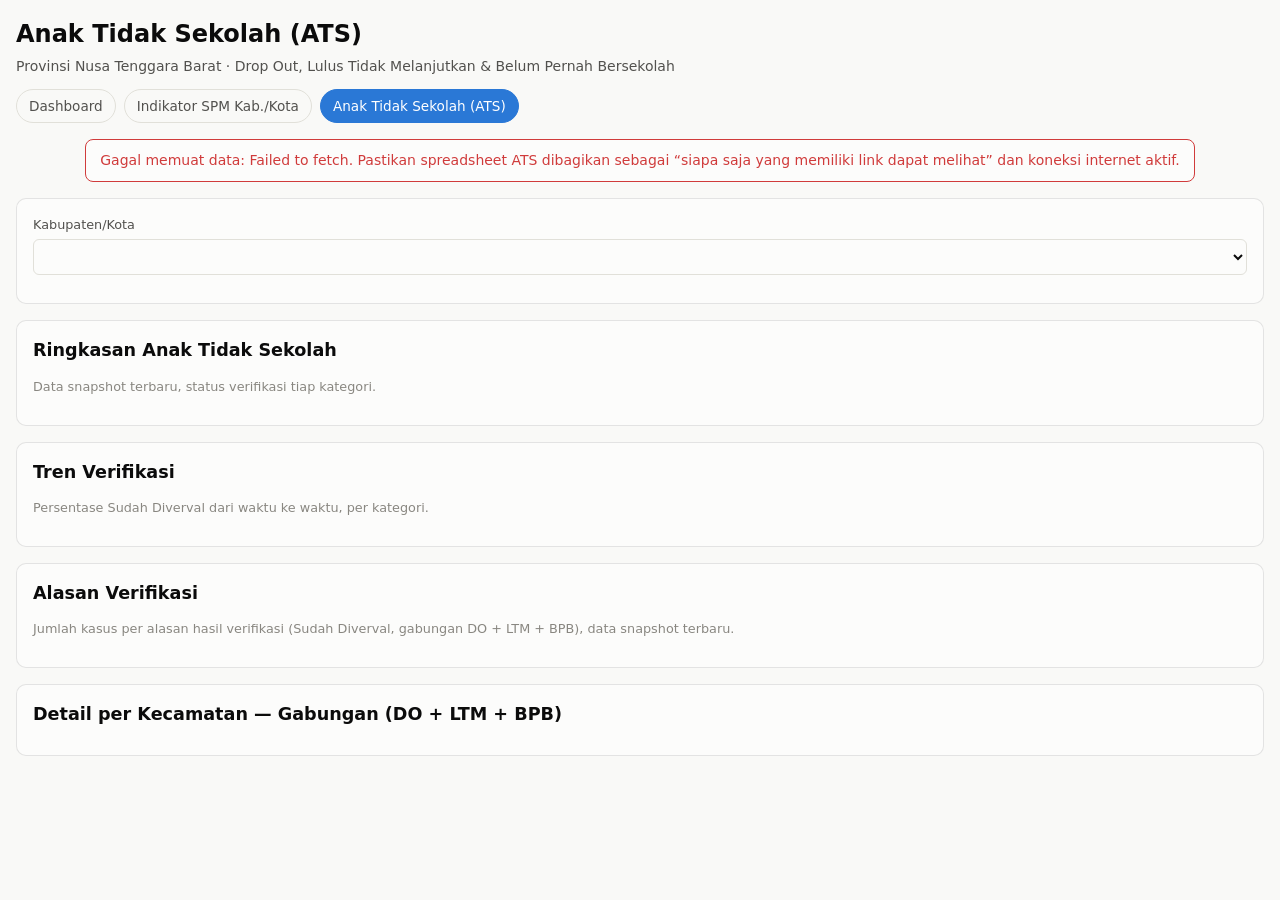
==== ats.html @ 3ecf4dbf "Sisipkan cuplikan data mentah ke pesan error ATS saat deteksi header gagal Dua perbaikan sebelumnya " ====
<!doctype html>
<html lang="id">
<head>
  <meta charset="utf-8" />
  <meta name="viewport" content="width=device-width, initial-scale=1, viewport-fit=cover" />
  <title>Anak Tidak Sekolah (ATS)</title>
  <link rel="stylesheet" href="css/style.css?v=58" />
</head>
<body>
  <header class="app-header">
    <h1>Anak Tidak Sekolah (ATS)</h1>
    <p class="subtitle">Provinsi Nusa Tenggara Barat &middot; Drop Out, Lulus Tidak Melanjutkan &amp; Belum Pernah Bersekolah</p>
    <nav class="app-nav">
      <a href="index.html" class="app-nav-link">Dashboard</a>
      <a href="spm.html" class="app-nav-link">Indikator SPM Kab./Kota</a>
      <a href="ats.html" class="app-nav-link active">Anak Tidak Sekolah (ATS)</a>
    </nav>
  </header>

  <main class="app-main">
    <div id="status-box" class="status-box" hidden></div>

    <section class="panel" aria-label="Filter kabupaten/kota">
      <div class="filter-bar">
        <div class="filters">
          <div class="filter-item">
            <label for="ats-kab-select">Kabupaten/Kota</label>
            <select id="ats-kab-select"></select>
          </div>
        </div>
      </div>
      <p id="ats-updated" class="muted small"></p>
    </section>

    <section class="panel" aria-label="Ringkasan ATS per kategori">
      <h2>Ringkasan Anak Tidak Sekolah</h2>
      <p class="muted small">Data snapshot terbaru, status verifikasi tiap kategori.</p>
      <div id="ats-summary" class="summary-grid"></div>
    </section>

    <section class="panel" aria-label="Tren verifikasi ATS">
      <h2>Tren Verifikasi</h2>
      <p class="muted small">Persentase Sudah Diverval dari waktu ke waktu, per kategori.</p>
      <div id="ats-trend" class="spm-group-grid"></div>
    </section>

    <section class="panel" aria-label="Alasan verifikasi ATS">
      <h2>Alasan Verifikasi</h2>
      <p class="muted small">Jumlah kasus per alasan hasil verifikasi (Sudah Diverval, gabungan DO + LTM + BPB), data snapshot terbaru.</p>
      <div id="ats-reason-chart" class="reason-bar-list"></div>
    </section>

    <section class="panel" aria-label="Detail per kecamatan">
      <h2>Detail per Kecamatan &mdash; Gabungan (DO + LTM + BPB)</h2>
      <div class="table-scroll">
        <table id="ats-table" hidden>
          <colgroup>
            <col style="width: 5%" />
            <col style="width: 16%" />
            <col style="width: 31%" />
            <col style="width: 12%" />
            <col style="width: 12%" />
            <col style="width: 12%" />
            <col style="width: 12%" />
          </colgroup>
          <thead>
            <tr>
              <th>No</th>
              <th class="col-truncate">Kabupaten/Kota</th>
              <th class="col-wrap">Kecamatan</th>
              <th class="col-indicator">Jumlah ATS</th>
              <th class="col-indicator">Sudah Diverval</th>
              <th class="col-indicator">Belum Diverval</th>
              <th class="col-indicator">% Terverval</th>
            </tr>
          </thead>
          <tbody id="ats-body"></tbody>
        </table>
      </div>
    </section>
  </main>

  <script src="js/config.js?v=58"></script>
  <script src="js/gviz.js?v=58"></script>
  <script src="js/shared.js?v=58"></script>
  <script src="js/cache.js?v=58"></script>
  <script src="js/ats.js?v=58"></script>
</body>
</html>
---- css/style.css ----
:root {
  color-scheme: light;
  --surface-1: #fcfcfb;
  --surface-2: #f9f9f7;
  --text-primary: #0b0b0b;
  --text-secondary: #52514e;
  --text-muted: #898781;
  --gridline: #e1e0d9;
  --border: rgba(11, 11, 11, 0.1);
  --accent: #2a78d6;
  --good: #0ca30c;
  --critical: #d03b3b;
  /* Palet kategorikal (urutan tetap, lihat skill dataviz) — dipakai utk
     membedakan beberapa indikator sekaligus dalam satu grafik garis. */
  --series-1: #2a78d6;
  --series-2: #eb6834;
  --series-3: #1baf7a;
  --series-4: #eda100;
  --series-5: #e87ba4;
  --series-6: #008300;
  --series-7: #6250d6;
  --series-8: #e34948;
}

@media (prefers-color-scheme: dark) {
  :root {
    color-scheme: dark;
    --surface-1: #1a1a19;
    --surface-2: #0d0d0d;
    --text-primary: #ffffff;
    --text-secondary: #c3c2b7;
    --text-muted: #898781;
    --gridline: #2c2c2a;
    --border: rgba(255, 255, 255, 0.1);
    --accent: #3987e5;
    --good: #0ca30c;
    --critical: #e66767;
    --series-1: #3987e5;
    --series-2: #d95926;
    --series-3: #199e70;
    --series-4: #c98500;
    --series-5: #d55181;
    --series-6: #008300;
    --series-7: #9085e9;
    --series-8: #e66767;
  }
}

* {
  box-sizing: border-box;
}

body {
  margin: 0;
  padding-block: 16px;
  padding-inline: 16px;
  background: var(--surface-2);
  color: var(--text-primary);
  font-family: system-ui, -apple-system, "Segoe UI", sans-serif;
  font-size: 14px;
  line-height: 1.5;
}

.app-header {
  max-width: 1400px;
  margin: 0 auto 16px;
}
.app-header h1 {
  margin: 0 0 4px;
  font-size: 1.5rem;
}
.subtitle {
  margin: 0;
  color: var(--text-secondary);
}
.app-nav {
  display: flex;
  gap: 8px;
  margin-top: 12px;
  flex-wrap: wrap;
}
.app-nav-link {
  padding: 6px 12px;
  border-radius: 999px;
  border: 1px solid var(--gridline);
  color: var(--text-secondary);
  text-decoration: none;
  font-size: 0.85rem;
}
.app-nav-link:hover {
  background: var(--surface-1);
}
.app-nav-link.active {
  background: var(--accent);
  border-color: var(--accent);
  color: #ffffff;
}

.app-main {
  max-width: 1400px;
  margin: 0 auto;
  display: flex;
  flex-direction: column;
  gap: 16px;
}

.panel {
  background: var(--surface-1);
  border: 1px solid var(--border);
  border-radius: 10px;
  padding: 16px;
}
.panel h2 {
  margin: 0 0 12px;
  font-size: 1.1rem;
}
/* Judul panel + jumlah hasil & tombol reset filter-nya sendiri, rata di
   sisi kanan (lihat #detail-count/#reset-detail-filters di panel "Detail
   Satuan Pendidikan"). */
.panel-title-row {
  display: flex;
  align-items: baseline;
  justify-content: space-between;
  flex-wrap: wrap;
  gap: 8px 16px;
  margin-bottom: 12px;
}
.panel-title-row h2 {
  margin: 0;
}
.panel-title-actions {
  display: flex;
  align-items: center;
  gap: 14px;
}
.panel-title-actions .result-count {
  margin: 0;
}

.status-box {
  max-width: 1400px;
  margin: 0 auto;
  padding: 10px 14px;
  border-radius: 8px;
  background: var(--surface-1);
  border: 1px solid var(--border);
  color: var(--text-secondary);
}
.status-box.status-error {
  color: var(--critical);
  border-color: var(--critical);
}

.filter-bar {
  display: flex;
  align-items: flex-end;
  flex-wrap: wrap;
  gap: 12px;
}
.filters {
  display: grid;
  grid-template-columns: repeat(auto-fit, minmax(180px, 1fr));
  gap: 12px;
  flex: 1 1 auto;
}
.filter-item {
  display: flex;
  flex-direction: column;
  gap: 4px;
}
.filter-item label {
  font-size: 0.8rem;
  color: var(--text-secondary);
}
.filter-item select,
.filter-item input {
  padding: 8px 10px;
  border-radius: 6px;
  border: 1px solid var(--gridline);
  background: var(--surface-1);
  color: var(--text-primary);
  font-size: 0.9rem;
  width: 100%;
}
/* Baris filter Capaian/Perubahan di <thead>, di atas kolom indikator
   masing-masing (lihat js/app.js renderTableHead). Ikut sticky seperti
   baris kode indikator di bawahnya (supaya kotak pencarian & filter tidak
   hilang dari layar saat tabel discroll ke bawah — tabelnya bisa berisi
   ribuan baris) — posisi `top` tiap baris dihitung & diisi lewat JS
   (stackStickyRows) supaya ketiganya bertumpuk rapi, tidak saling
   menimpa. */
.filter-row th {
  position: sticky;
  z-index: 3;
  vertical-align: middle;
  padding: 4px 6px;
  /* th,td di layar lebar (>=960px) punya overflow:hidden utk ellipsis teks
     — override di sini supaya panel dropdown Capaian/Perubahan (position:
     absolute, lebih lebar dari sel sempitnya) tidak ikut terpotong/tak
     kelihatan saat dibuka. */
  overflow: visible;
}
/* Sel gabungan (rowspan 2) di awal baris Capaian berisi kotak pencarian
   NPSN/Nama — sejajar vertikal dengan baris Capaian+Perubahan. */
.search-cell {
  vertical-align: middle;
}
.table-search-input {
  width: 100%;
  padding: 3px 6px;
  border-radius: 6px;
  border: 1px solid var(--gridline);
  background: var(--surface-1);
  color: var(--text-primary);
  font-size: 0.7rem;
  font-weight: 400;
}
/* Keterangan "Capaian"/"Perubahan" di sel sisa (Kab./Kota + Status)
   sebelah kotak pencarian — baris Capaian di atas, Perubahan di bawah
   (urutan baris <tr> itu sendiri). */
.filter-row-label {
  font-size: 0.68rem;
  font-weight: 600;
  color: var(--text-secondary);
}
.multiselect-compact .multiselect-btn {
  padding: 3px 4px;
  font-size: 0.68rem;
}
.multiselect-compact .multiselect-panel {
  left: 50%;
  right: auto;
  min-width: 130px;
  transform: translateX(-50%);
}

.multiselect {
  position: relative;
}
.multiselect-btn {
  width: 100%;
  padding: 8px 10px;
  border-radius: 6px;
  border: 1px solid var(--gridline);
  background: var(--surface-1);
  color: var(--text-primary);
  font-size: 0.9rem;
  text-align: left;
  cursor: pointer;
}
.multiselect-btn:hover {
  background: var(--surface-2);
}
.multiselect-btn:disabled {
  opacity: 0.55;
  cursor: not-allowed;
}
.multiselect-panel {
  position: absolute;
  top: calc(100% + 4px);
  left: 0;
  right: 0;
  z-index: 20;
  max-height: 260px;
  overflow-y: auto;
  padding: 6px;
  border-radius: 8px;
  border: 1px solid var(--gridline);
  background: var(--surface-1);
  box-shadow: 0 8px 20px rgba(11, 11, 11, 0.18);
}
.multiselect-actions {
  display: flex;
  gap: 10px;
  padding: 2px 6px 8px;
  margin-bottom: 4px;
  border-bottom: 1px solid var(--gridline);
}
.multiselect-actions button {
  background: none;
  border: none;
  padding: 0;
  color: var(--accent);
  font-size: 0.78rem;
  cursor: pointer;
}
.multiselect-actions button:hover {
  text-decoration: underline;
}
.multiselect-option {
  display: flex;
  align-items: center;
  gap: 8px;
  padding: 5px 6px;
  border-radius: 4px;
  font-size: 0.85rem;
  cursor: pointer;
}
.multiselect-option:hover {
  background: var(--surface-2);
}
.multiselect-option input {
  flex: none;
  width: auto;
  padding: 0;
  border: none;
  background: none;
}
.btn-secondary {
  padding: 8px 14px;
  border-radius: 6px;
  border: 1px solid var(--gridline);
  background: transparent;
  color: var(--text-primary);
  cursor: pointer;
  font-size: 0.9rem;
}
.btn-secondary:hover {
  background: var(--gridline);
}
.btn-secondary:disabled {
  opacity: 0.4;
  cursor: default;
}
.result-count {
  margin: 10px 0 0;
  color: var(--text-secondary);
  font-size: 0.85rem;
}

/* 4 kolom x 2 baris di layar lebar: 6 indikator umum mengisi kolom 1-3,
   kolom ke-4 khusus indikator jenjang SMK (A.4 di baris 1, D.17 di baris
   2) — urutan kartu diatur di js/app.js (SUMMARY_CARD_ORDER), bukan di
   sini. Menyempit jadi 2 lalu 1 kolom di layar sempit. */
.summary-grid {
  display: grid;
  grid-template-columns: 1fr;
  gap: 16px;
}
@media (min-width: 600px) {
  .summary-grid {
    grid-template-columns: repeat(2, 1fr);
  }
}
@media (min-width: 960px) {
  .summary-grid {
    grid-template-columns: repeat(4, 1fr);
  }
}
.indicator-card h3 {
  margin: 0 0 10px;
  font-size: 0.95rem;
}
.stacked-bar {
  display: flex;
  height: 20px;
  border-radius: 4px;
  overflow: hidden;
  background: var(--gridline);
  gap: 2px;
}
.bar-seg {
  height: 100%;
}
.legend {
  list-style: none;
  margin: 10px 0 0;
  padding: 0;
  display: flex;
  flex-direction: column;
  gap: 4px;
  font-size: 0.82rem;
  color: var(--text-secondary);
}
.legend li {
  display: flex;
  align-items: center;
  gap: 6px;
}
.swatch {
  width: 10px;
  height: 10px;
  border-radius: 3px;
  flex: none;
}
.muted {
  color: var(--text-muted);
}
.small {
  font-size: 0.8rem;
}

/* Grafik ringkasan per kelompok indikator (spm.html): tiap kartu = satu
   kelompok, tiap garis di dalamnya = satu indikator anggota kelompok itu
   (warna kategorikal per indikator, urutan tetap var(--series-1..8)).
   Dipaksa 2 kartu per baris (bukan auto-fit) supaya grafiknya cukup besar
   utk memuat label nilai di tiap titik tahun; turun ke 1 kolom di layar
   sempit. */
.spm-group-grid {
  display: grid;
  grid-template-columns: 1fr;
  gap: 20px;
  margin-top: 10px;
}
@media (min-width: 720px) {
  .spm-group-grid {
    grid-template-columns: repeat(2, 1fr);
  }
}
.spm-group-card h3 {
  margin: 0 0 6px;
  font-size: 0.95rem;
}
.spm-group-svg {
  width: 100%;
  height: auto;
  display: block;
  overflow: visible;
}
.spm-chart-baseline {
  stroke: var(--gridline);
  stroke-width: 1;
}
.spm-chart-axis-label {
  fill: var(--text-muted);
  font-size: 10px;
}
.spm-chart-line {
  fill: none;
  stroke-width: 2;
  stroke-linejoin: round;
  stroke-linecap: round;
}
.spm-chart-dot-ring {
  fill: var(--surface-1);
}
.spm-chart-value-label {
  fill: var(--text-secondary);
  font-size: 9px;
  font-weight: 600;
}
.spm-chart-hit {
  fill: transparent;
  cursor: pointer;
}
.spm-chart-hit:focus-visible {
  outline: none;
  stroke: var(--text-primary);
  stroke-width: 1.5;
  fill: var(--border);
}
.spm-chart-tooltip {
  position: absolute;
  transform: translate(-50%, -100%);
  background: var(--surface-1);
  color: var(--text-primary);
  border: 1px solid var(--border);
  border-radius: 6px;
  padding: 4px 8px;
  font-size: 0.78rem;
  white-space: nowrap;
  pointer-events: none;
  box-shadow: 0 2px 8px rgba(0, 0, 0, 0.12);
  z-index: 50;
}
.spm-chart-tooltip strong {
  font-weight: 700;
}
.spm-chart-tooltip[hidden] {
  display: none;
}

/* Legenda garis (bukan kotak) di bawah tiap grafik multi-seri. */
.spm-chart-legend {
  list-style: none;
  margin: 8px 0 0;
  padding: 0;
  display: flex;
  flex-wrap: wrap;
  gap: 6px 14px;
  font-size: 0.78rem;
  color: var(--text-secondary);
}
.spm-chart-legend li {
  display: flex;
  align-items: center;
  gap: 6px;
  max-width: 100%;
}
.spm-chart-legend-key {
  width: 16px;
  height: 2px;
  border-radius: 1px;
  flex: none;
}
.spm-chart-legend li span.spm-chart-legend-text {
  overflow: hidden;
  text-overflow: ellipsis;
  white-space: nowrap;
}

/* Grafik batang horizontal peringkat (mis. Alasan Verifikasi ATS, banyak
   kategori dgn label teks panjang) — satu warna aksen konsisten per batang
   karena cuma mengurutkan besaran, bukan membandingkan beberapa seri. */
.reason-bar-list {
  display: flex;
  flex-direction: column;
  gap: 8px;
}
.reason-bar-row {
  display: grid;
  grid-template-columns: minmax(140px, 300px) 1fr auto;
  align-items: center;
  gap: 10px;
}
.reason-bar-label {
  font-size: 0.82rem;
  color: var(--text-secondary);
  overflow: hidden;
  text-overflow: ellipsis;
  white-space: nowrap;
}
.reason-bar-track {
  background: var(--surface-2);
  border-radius: 4px;
  height: 14px;
  overflow: hidden;
}
.reason-bar-fill {
  height: 100%;
  background: var(--accent);
  border-radius: 4px 0 0 4px;
  min-width: 2px;
}
.reason-bar-value {
  font-size: 0.82rem;
  font-weight: 600;
  min-width: 52px;
  text-align: right;
}

.table-scroll {
  overflow-x: auto;
}
table {
  border-collapse: collapse;
  width: 100%;
  min-width: 820px;
  font-size: 0.85rem;
}
th,
td {
  padding: 8px 10px;
  border-bottom: 1px solid var(--gridline);
  text-align: left;
  white-space: nowrap;
}
.col-truncate {
  white-space: normal;
  min-width: 200px;
}
/* Beda dari .col-truncate: kolom ini sengaja dibuat cukup lebar (lihat
   <colgroup> di spm.html) supaya isinya tidak perlu dipotong "..." —
   boleh membungkus ke baris baru kalau toh masih kurang pas di layar
   sempit, drpd kepotong. */
.col-wrap {
  white-space: normal;
}
th {
  color: var(--text-secondary);
  font-weight: 600;
  position: sticky;
  top: 0;
  z-index: 2;
  background: var(--surface-1);
}

/* Di layar lebar (laptop ke atas), padatkan tabel dengan lebar kolom
   tetap (lihat <colgroup> di index.html) supaya semua kolom muat dalam
   satu layar tanpa perlu scroll horizontal. */
@media (min-width: 960px) {
  /* Tabel di layar lebar selalu pas 100% lebar kontainer (table-layout:
     fixed, min-width:0 di bawah), jadi tidak pernah butuh scroll
     horizontal di sini — overflow dibuka supaya panel dropdown filter
     Capaian/Perubahan di header (lihat .multiselect-compact) tidak
     terpotong oleh .table-scroll. */
  .table-scroll {
    overflow-x: visible;
  }
  table {
    table-layout: fixed;
    min-width: 0;
    font-size: 0.78rem;
  }
  th,
  td {
    padding: 6px 6px;
    overflow: hidden;
    text-overflow: ellipsis;
  }
  .col-truncate {
    white-space: nowrap;
    min-width: 0;
  }
  th {
    font-size: 0.72rem;
    white-space: normal;
    line-height: 1.25;
    vertical-align: bottom;
  }
}
tbody tr {
  cursor: pointer;
}
tbody tr:hover {
  background: var(--surface-2);
}
tr.row-expanded {
  background: var(--surface-2);
  font-weight: 600;
}

.chip {
  display: inline-block;
  width: 58px;
  max-width: 100%;
  padding: 2px 4px;
  border-radius: 999px;
  color: #ffffff;
  font-size: 0.66rem;
  font-weight: 600;
  white-space: nowrap;
  overflow: hidden;
  text-overflow: ellipsis;
  text-align: center;
  vertical-align: middle;
}
.chip-muted {
  background: transparent;
  color: var(--text-muted);
}
.trend {
  display: inline-block;
  margin-left: 2px;
  font-size: 0.9rem;
  font-weight: 700;
  vertical-align: middle;
}
.col-indicator {
  text-align: center;
}
.col-center {
  text-align: center;
}
#spm-table tbody tr {
  cursor: default;
}
#spm-table tbody tr:hover {
  background: none;
}

.detail-row td {
  background: var(--surface-2);
  cursor: default;
}
.detail-panel {
  display: grid;
  grid-template-columns: repeat(auto-fit, minmax(220px, 1fr));
  gap: 16px;
  padding: 8px 0;
  /* .detail-row td punya white-space: nowrap (lihat aturan th, td di atas)
     yang ikut diwarisi ke sini — reset supaya label/nilai indikator yang
     panjang bisa membungkus, bukan meluber ke kotak indikator sebelahnya. */
  white-space: normal;
}
.detail-indicator h4 {
  margin: 0 0 6px;
  font-size: 0.85rem;
}
.detail-indicator dl {
  margin: 0;
  font-size: 0.8rem;
}
.detail-indicator dt {
  color: var(--text-secondary);
  margin-top: 6px;
}
.detail-indicator dt:first-of-type {
  margin-top: 0;
}
.detail-indicator dd {
  margin: 0;
  font-weight: 600;
  overflow-wrap: break-word;
}

.pagination {
  display: flex;
  align-items: center;
  gap: 12px;
  margin-top: 12px;
  flex-wrap: wrap;
}
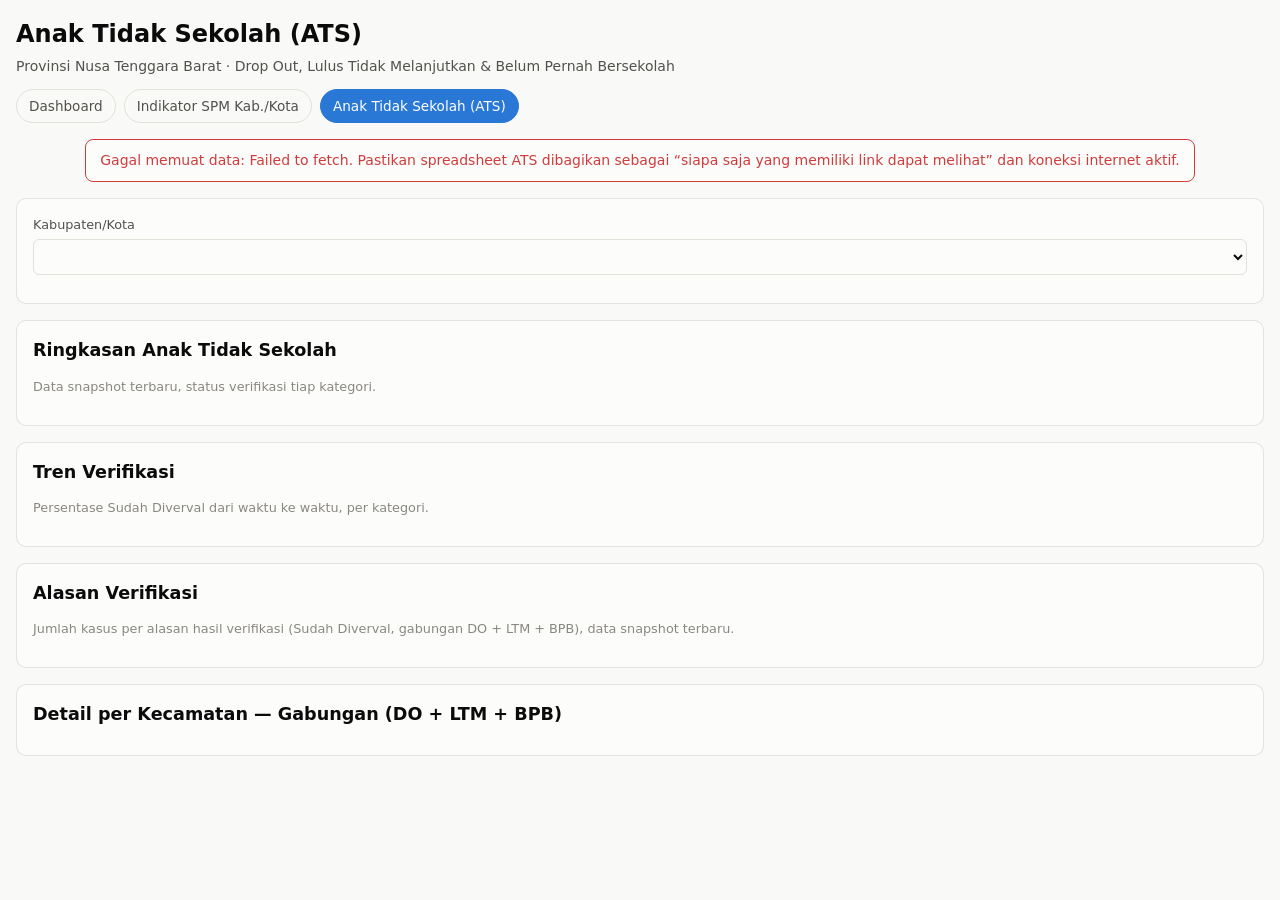
==== commit a15ec1fb: "Pisahkan fetch header & data ATS jadi 2 query gviz terpisah (akar masalah sebenarnya) Cuplikan data " ====
--- a/ats.html
+++ b/ats.html
@@ -4,7 +4,7 @@
   <meta charset="utf-8" />
   <meta name="viewport" content="width=device-width, initial-scale=1, viewport-fit=cover" />
   <title>Anak Tidak Sekolah (ATS)</title>
-  <link rel="stylesheet" href="css/style.css?v=58" />
+  <link rel="stylesheet" href="css/style.css?v=59" />
 </head>
 <body>
   <header class="app-header">
@@ -80,10 +80,10 @@
     </section>
   </main>
 
-  <script src="js/config.js?v=58"></script>
-  <script src="js/gviz.js?v=58"></script>
-  <script src="js/shared.js?v=58"></script>
-  <script src="js/cache.js?v=58"></script>
-  <script src="js/ats.js?v=58"></script>
+  <script src="js/config.js?v=59"></script>
+  <script src="js/gviz.js?v=59"></script>
+  <script src="js/shared.js?v=59"></script>
+  <script src="js/cache.js?v=59"></script>
+  <script src="js/ats.js?v=59"></script>
 </body>
 </html>
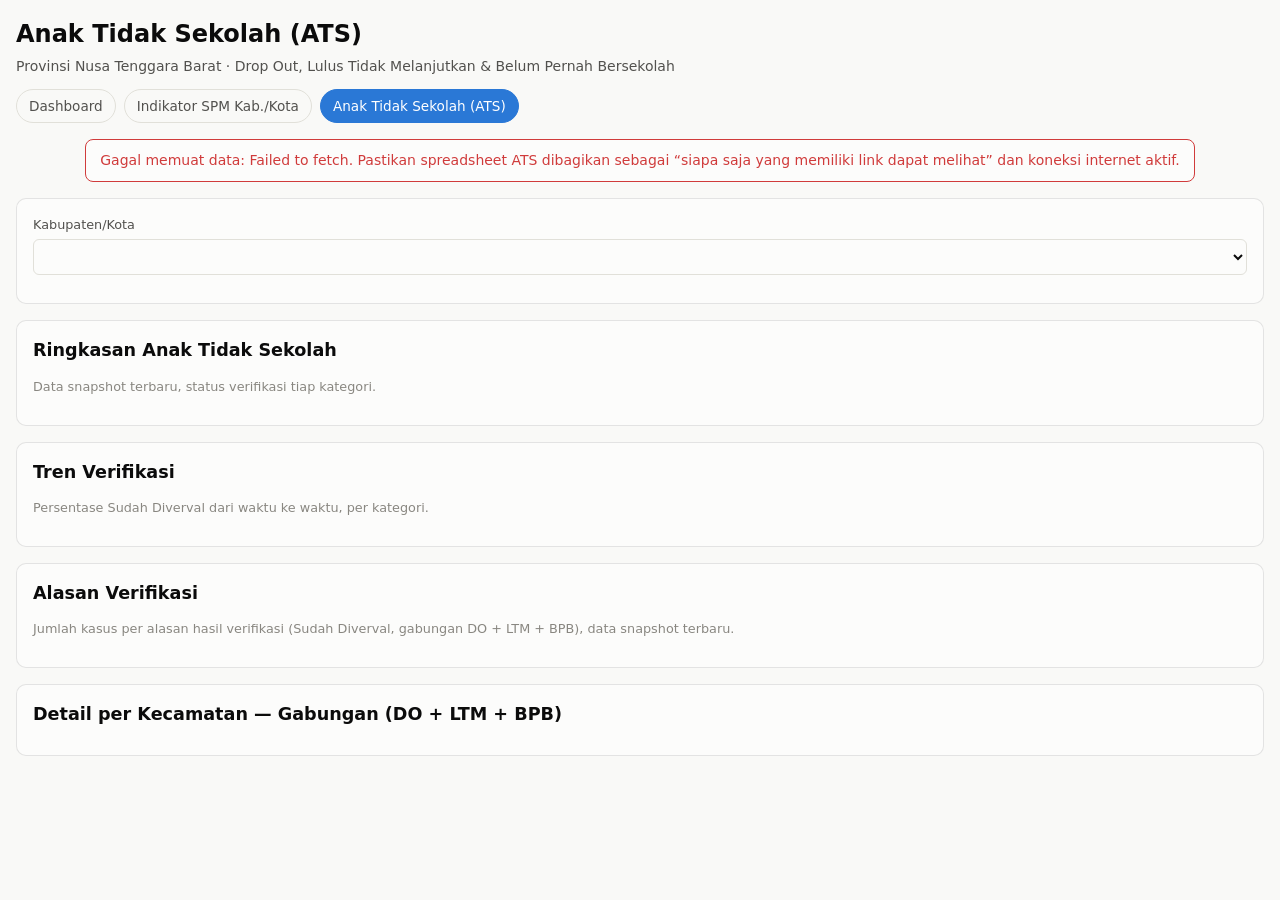
==== commit e4e7f082: "Perbaiki pembacaan header sheet Alasan Verifikasi di halaman ATS Query gviz 5-baris (A1:ZZ5) utk hea" ====
--- a/ats.html
+++ b/ats.html
@@ -4,7 +4,7 @@
   <meta charset="utf-8" />
   <meta name="viewport" content="width=device-width, initial-scale=1, viewport-fit=cover" />
   <title>Anak Tidak Sekolah (ATS)</title>
-  <link rel="stylesheet" href="css/style.css?v=59" />
+  <link rel="stylesheet" href="css/style.css?v=60" />
 </head>
 <body>
   <header class="app-header">
@@ -80,10 +80,10 @@
     </section>
   </main>
 
-  <script src="js/config.js?v=59"></script>
-  <script src="js/gviz.js?v=59"></script>
-  <script src="js/shared.js?v=59"></script>
-  <script src="js/cache.js?v=59"></script>
-  <script src="js/ats.js?v=59"></script>
+  <script src="js/config.js?v=60"></script>
+  <script src="js/gviz.js?v=60"></script>
+  <script src="js/shared.js?v=60"></script>
+  <script src="js/cache.js?v=60"></script>
+  <script src="js/ats.js?v=60"></script>
 </body>
 </html>
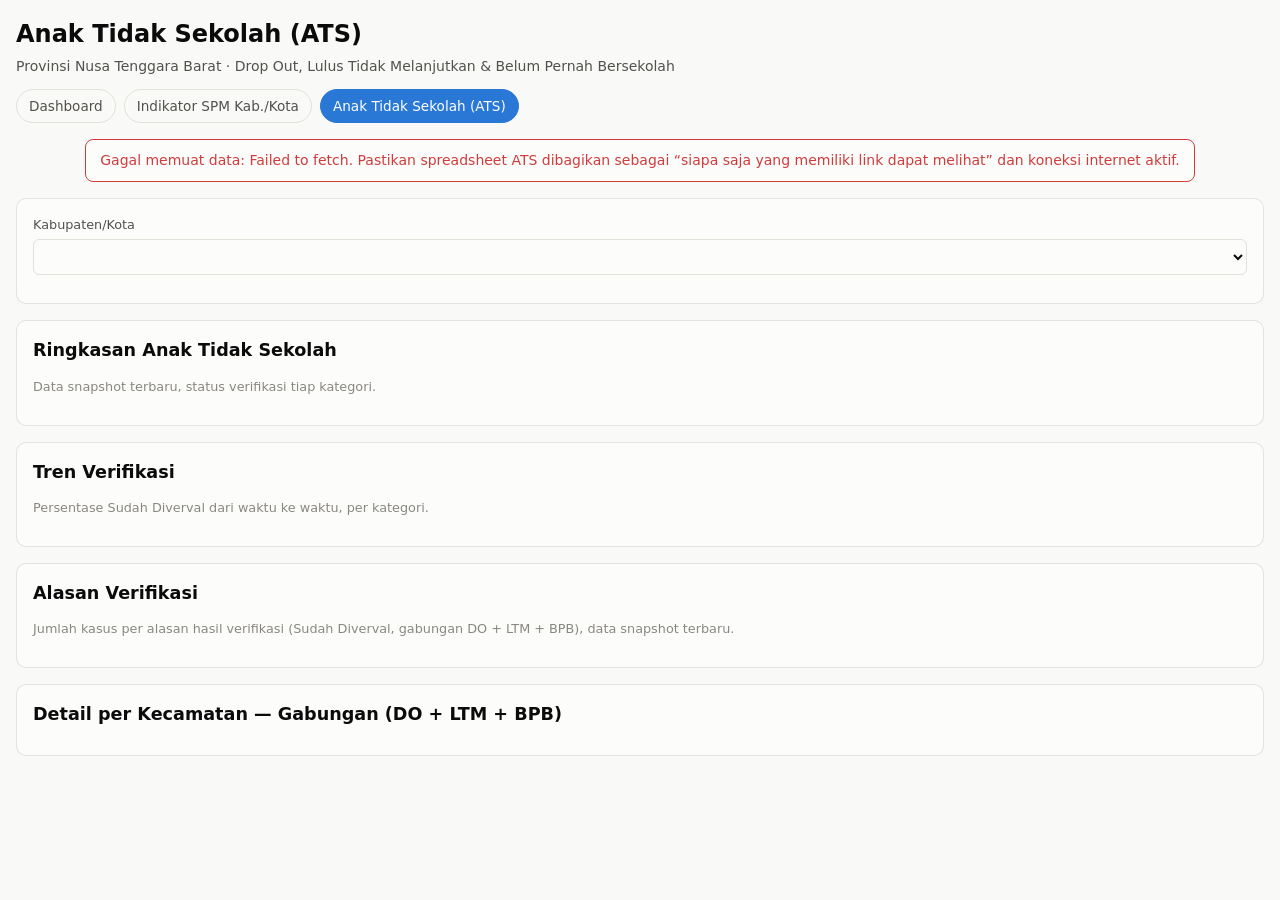
==== commit 0c6241b4: "Perbaiki ulang pembacaan header sheet Alasan Verifikasi: 1 baris, bukan 2 Diagnosa sebelumnya keliru" ====
--- a/ats.html
+++ b/ats.html
@@ -4,7 +4,7 @@
   <meta charset="utf-8" />
   <meta name="viewport" content="width=device-width, initial-scale=1, viewport-fit=cover" />
   <title>Anak Tidak Sekolah (ATS)</title>
-  <link rel="stylesheet" href="css/style.css?v=60" />
+  <link rel="stylesheet" href="css/style.css?v=61" />
 </head>
 <body>
   <header class="app-header">
@@ -80,10 +80,10 @@
     </section>
   </main>
 
-  <script src="js/config.js?v=60"></script>
-  <script src="js/gviz.js?v=60"></script>
-  <script src="js/shared.js?v=60"></script>
-  <script src="js/cache.js?v=60"></script>
-  <script src="js/ats.js?v=60"></script>
+  <script src="js/config.js?v=61"></script>
+  <script src="js/gviz.js?v=61"></script>
+  <script src="js/shared.js?v=61"></script>
+  <script src="js/cache.js?v=61"></script>
+  <script src="js/ats.js?v=61"></script>
 </body>
 </html>
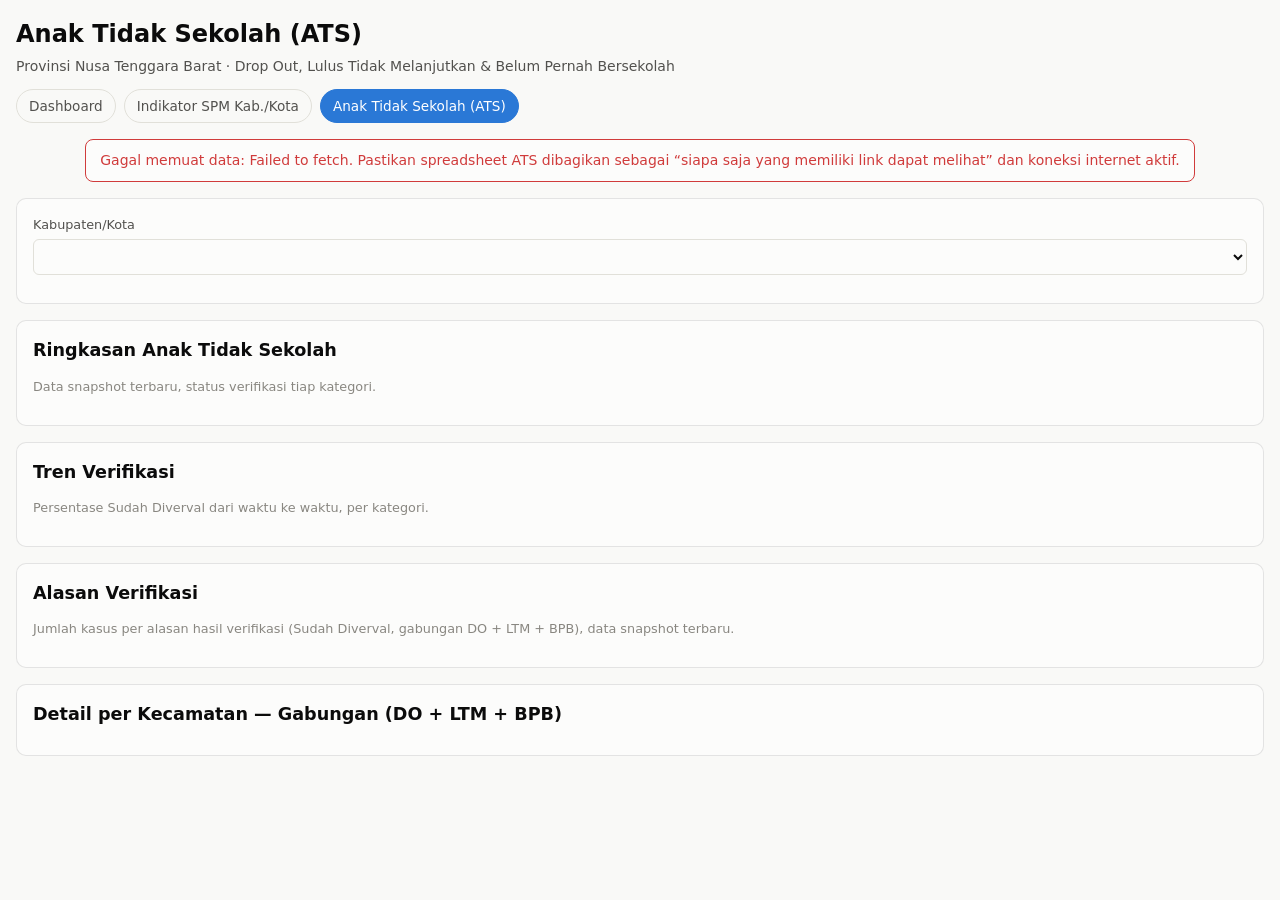
==== commit 472a10d2: "Batasi label statis grafik Tren Verifikasi ATS agar tahan data terjadwal bertambah Sheet ATS diupdat" ====
--- a/ats.html
+++ b/ats.html
@@ -4,7 +4,7 @@
   <meta charset="utf-8" />
   <meta name="viewport" content="width=device-width, initial-scale=1, viewport-fit=cover" />
   <title>Anak Tidak Sekolah (ATS)</title>
-  <link rel="stylesheet" href="css/style.css?v=61" />
+  <link rel="stylesheet" href="css/style.css?v=62" />
 </head>
 <body>
   <header class="app-header">
@@ -80,10 +80,10 @@
     </section>
   </main>
 
-  <script src="js/config.js?v=61"></script>
-  <script src="js/gviz.js?v=61"></script>
-  <script src="js/shared.js?v=61"></script>
-  <script src="js/cache.js?v=61"></script>
-  <script src="js/ats.js?v=61"></script>
+  <script src="js/config.js?v=62"></script>
+  <script src="js/gviz.js?v=62"></script>
+  <script src="js/shared.js?v=62"></script>
+  <script src="js/cache.js?v=62"></script>
+  <script src="js/ats.js?v=62"></script>
 </body>
 </html>
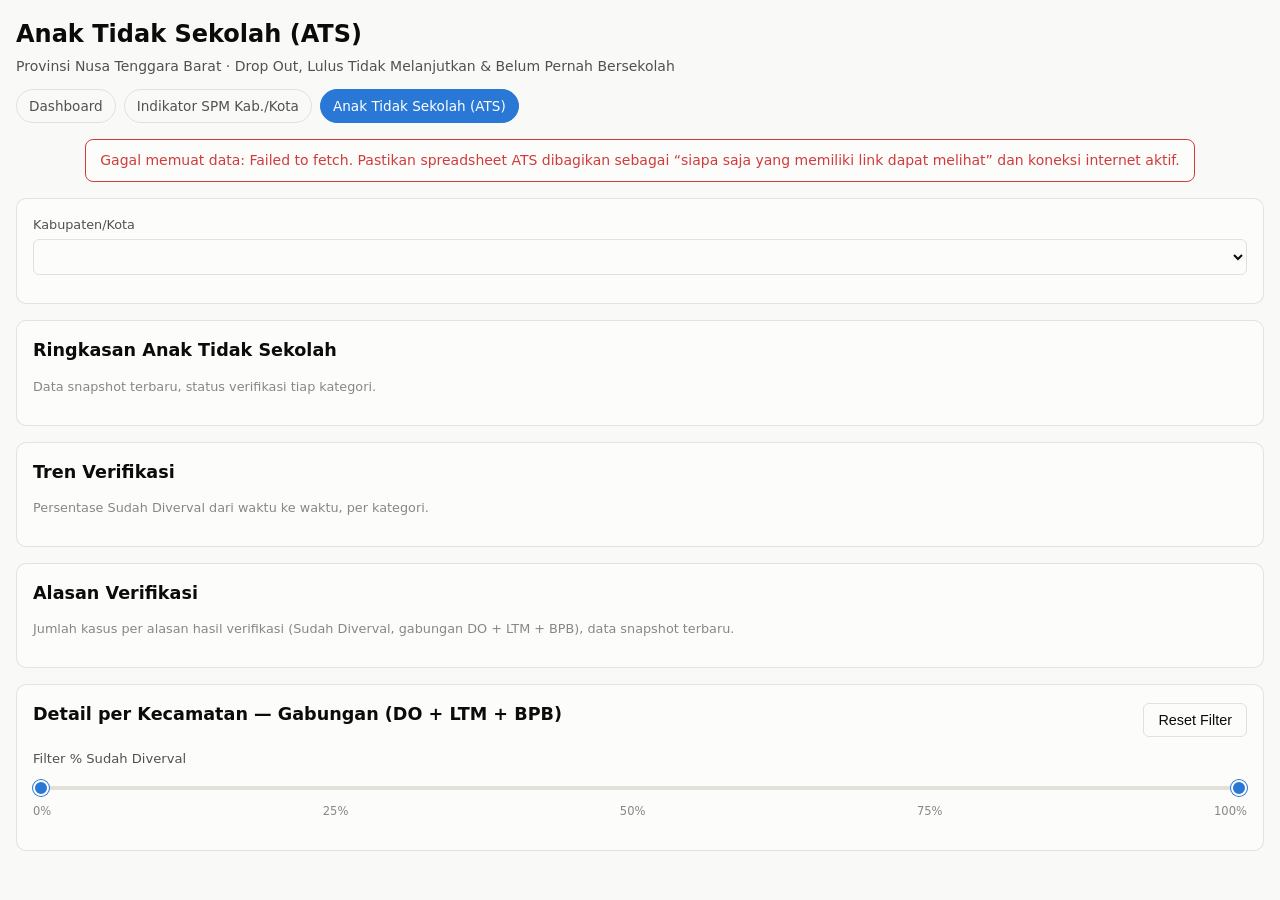
==== commit ef31a105: "Tambahkan filter garis bilangan % Sudah Diverval di tabel Detail per Kecamatan ATS Filter berupa dua" ====
--- a/ats.html
+++ b/ats.html
@@ -4,7 +4,7 @@
   <meta charset="utf-8" />
   <meta name="viewport" content="width=device-width, initial-scale=1, viewport-fit=cover" />
   <title>Anak Tidak Sekolah (ATS)</title>
-  <link rel="stylesheet" href="css/style.css?v=62" />
+  <link rel="stylesheet" href="css/style.css?v=63" />
 </head>
 <body>
   <header class="app-header">
@@ -51,7 +51,32 @@
     </section>
 
     <section class="panel" aria-label="Detail per kecamatan">
-      <h2>Detail per Kecamatan &mdash; Gabungan (DO + LTM + BPB)</h2>
+      <div class="panel-title-row">
+        <h2>Detail per Kecamatan &mdash; Gabungan (DO + LTM + BPB)</h2>
+        <div class="panel-title-actions">
+          <span id="ats-pct-count" class="result-count"></span>
+          <button id="ats-pct-reset" class="btn-secondary">Reset Filter</button>
+        </div>
+      </div>
+      <div class="range-filter">
+        <div class="range-filter-label">
+          <span>Filter % Sudah Diverval</span>
+          <span id="ats-pct-range-value" class="range-filter-value"></span>
+        </div>
+        <div class="range-slider" id="ats-pct-slider">
+          <div class="range-slider-track"></div>
+          <div class="range-slider-fill" id="ats-pct-fill"></div>
+          <input type="range" id="ats-pct-min" min="0" max="100" step="1" value="0" aria-label="Persentase minimum" />
+          <input type="range" id="ats-pct-max" min="0" max="100" step="1" value="100" aria-label="Persentase maksimum" />
+        </div>
+        <div class="range-slider-scale">
+          <span>0%</span>
+          <span>25%</span>
+          <span>50%</span>
+          <span>75%</span>
+          <span>100%</span>
+        </div>
+      </div>
       <div class="table-scroll">
         <table id="ats-table" hidden>
           <colgroup>
@@ -80,10 +105,10 @@
     </section>
   </main>
 
-  <script src="js/config.js?v=62"></script>
-  <script src="js/gviz.js?v=62"></script>
-  <script src="js/shared.js?v=62"></script>
-  <script src="js/cache.js?v=62"></script>
-  <script src="js/ats.js?v=62"></script>
+  <script src="js/config.js?v=63"></script>
+  <script src="js/gviz.js?v=63"></script>
+  <script src="js/shared.js?v=63"></script>
+  <script src="js/cache.js?v=63"></script>
+  <script src="js/ats.js?v=63"></script>
 </body>
 </html>
--- a/css/style.css
+++ b/css/style.css
@@ -499,6 +499,93 @@
   white-space: nowrap;
 }
 
+/* Filter garis bilangan (dual-handle range slider) 0-100%, mis. filter
+   % Sudah Diverval di tabel Detail per Kecamatan ATS. 2 <input type=range>
+   ditumpuk persis di atas 1 track visual; pointer-events dimatikan di
+   seluruh input (track-nya) dan dihidupkan lagi cuma di thumb-nya, supaya
+   tiap handle bisa digeser independen tanpa saling menimpa klik. */
+.range-filter {
+  margin-bottom: 14px;
+}
+.range-filter-label {
+  display: flex;
+  justify-content: space-between;
+  align-items: baseline;
+  font-size: 0.82rem;
+  color: var(--text-secondary);
+  margin-bottom: 8px;
+}
+.range-filter-value {
+  font-weight: 600;
+  color: var(--text-primary);
+}
+.range-slider {
+  position: relative;
+  height: 22px;
+}
+.range-slider-track,
+.range-slider-fill {
+  position: absolute;
+  top: 50%;
+  transform: translateY(-50%);
+  height: 4px;
+  border-radius: 2px;
+}
+.range-slider-track {
+  left: 0;
+  right: 0;
+  background: var(--gridline);
+}
+.range-slider-fill {
+  background: var(--accent);
+}
+.range-slider input[type="range"] {
+  position: absolute;
+  top: 0;
+  left: 0;
+  width: 100%;
+  height: 22px;
+  margin: 0;
+  background: transparent;
+  pointer-events: none;
+  -webkit-appearance: none;
+  appearance: none;
+}
+.range-slider input[type="range"]::-webkit-slider-thumb {
+  -webkit-appearance: none;
+  pointer-events: auto;
+  width: 16px;
+  height: 16px;
+  border-radius: 50%;
+  background: var(--accent);
+  border: 2px solid var(--surface-1);
+  box-shadow: 0 0 0 1px var(--accent);
+  cursor: pointer;
+  margin-top: 0;
+}
+.range-slider input[type="range"]::-moz-range-thumb {
+  pointer-events: auto;
+  width: 16px;
+  height: 16px;
+  border-radius: 50%;
+  background: var(--accent);
+  border: 2px solid var(--surface-1);
+  box-shadow: 0 0 0 1px var(--accent);
+  cursor: pointer;
+}
+.range-slider input[type="range"]::-webkit-slider-runnable-track,
+.range-slider input[type="range"]::-moz-range-track {
+  background: transparent;
+  height: 22px;
+}
+.range-slider-scale {
+  display: flex;
+  justify-content: space-between;
+  font-size: 0.72rem;
+  color: var(--text-muted);
+  margin-top: 4px;
+}
+
 /* Grafik batang horizontal peringkat (mis. Alasan Verifikasi ATS, banyak
    kategori dgn label teks panjang) — satu warna aksen konsisten per batang
    karena cuma mengurutkan besaran, bukan membandingkan beberapa seri. */
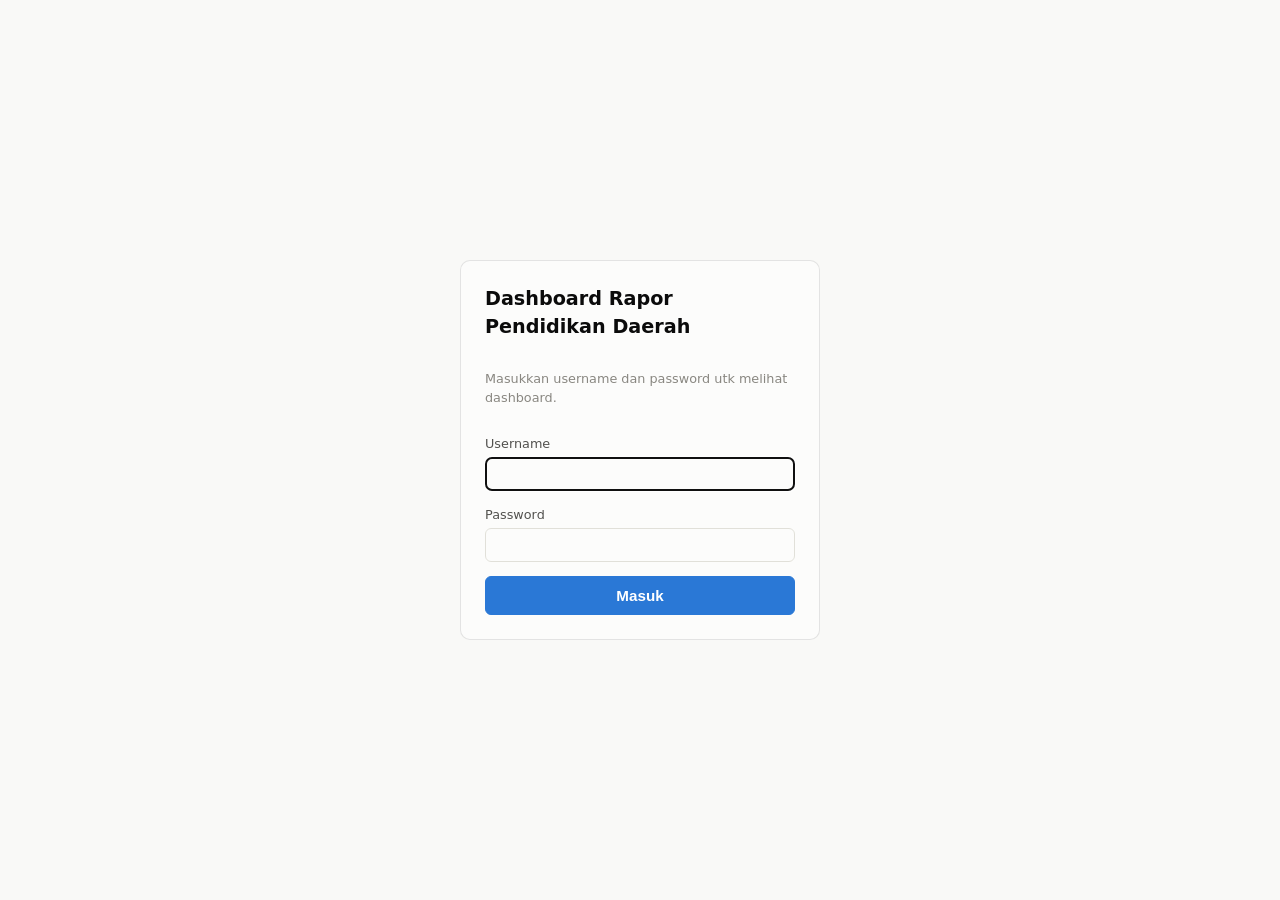
==== commit 69f8e199: "Tambahkan login username/password ke dashboard (gerbang client-side) Menambahkan halaman login.html " ====
--- a/ats.html
+++ b/ats.html
@@ -4,7 +4,8 @@
   <meta charset="utf-8" />
   <meta name="viewport" content="width=device-width, initial-scale=1, viewport-fit=cover" />
   <title>Anak Tidak Sekolah (ATS)</title>
-  <link rel="stylesheet" href="css/style.css?v=63" />
+  <script src="js/auth.js?v=64"></script>
+  <link rel="stylesheet" href="css/style.css?v=64" />
 </head>
 <body>
   <header class="app-header">
@@ -14,6 +15,7 @@
       <a href="index.html" class="app-nav-link">Dashboard</a>
       <a href="spm.html" class="app-nav-link">Indikator SPM Kab./Kota</a>
       <a href="ats.html" class="app-nav-link active">Anak Tidak Sekolah (ATS)</a>
+      <button id="logout-btn" class="app-nav-link btn-logout" type="button">Keluar</button>
     </nav>
   </header>
 
@@ -105,10 +107,10 @@
     </section>
   </main>
 
-  <script src="js/config.js?v=63"></script>
-  <script src="js/gviz.js?v=63"></script>
-  <script src="js/shared.js?v=63"></script>
-  <script src="js/cache.js?v=63"></script>
-  <script src="js/ats.js?v=63"></script>
+  <script src="js/config.js?v=64"></script>
+  <script src="js/gviz.js?v=64"></script>
+  <script src="js/shared.js?v=64"></script>
+  <script src="js/cache.js?v=64"></script>
+  <script src="js/ats.js?v=64"></script>
 </body>
 </html>
--- a/css/style.css
+++ b/css/style.css
@@ -95,6 +95,14 @@
   border-color: var(--accent);
   color: #ffffff;
 }
+/* Tombol "Keluar" dipakai elemen <button>, bukan <a>, tapi tetap tampil
+   spt pill nav lainnya (lihat .app-nav-link di atas) — reset gaya bawaan
+   tombol & dorong ke ujung kanan nav. */
+.btn-logout {
+  margin-left: auto;
+  font: inherit;
+  cursor: pointer;
+}
 
 .app-main {
   max-width: 1400px;
@@ -321,6 +329,56 @@
 .btn-secondary:disabled {
   opacity: 0.4;
   cursor: default;
+}
+.btn-primary {
+  padding: 10px 14px;
+  border-radius: 6px;
+  border: 1px solid var(--accent);
+  background: var(--accent);
+  color: #ffffff;
+  cursor: pointer;
+  font-size: 0.95rem;
+  font-weight: 600;
+}
+.btn-primary:hover {
+  opacity: 0.92;
+}
+.btn-primary:disabled {
+  opacity: 0.6;
+  cursor: default;
+}
+
+/* Halaman login.html: kartu form login ditengahkan vertikal & horizontal. */
+.login-body {
+  display: flex;
+  min-height: 100vh;
+  align-items: center;
+  justify-content: center;
+  background: var(--surface-2);
+}
+.login-wrap {
+  width: 100%;
+  padding: 16px;
+  display: flex;
+  justify-content: center;
+}
+.login-card {
+  width: 100%;
+  max-width: 360px;
+  background: var(--surface-1);
+  border: 1px solid var(--border);
+  border-radius: 10px;
+  padding: 24px;
+  display: flex;
+  flex-direction: column;
+  gap: 14px;
+}
+.login-card h1 {
+  margin: 0;
+  font-size: 1.2rem;
+}
+.login-card .status-box {
+  margin: 0;
 }
 .result-count {
   margin: 10px 0 0;
